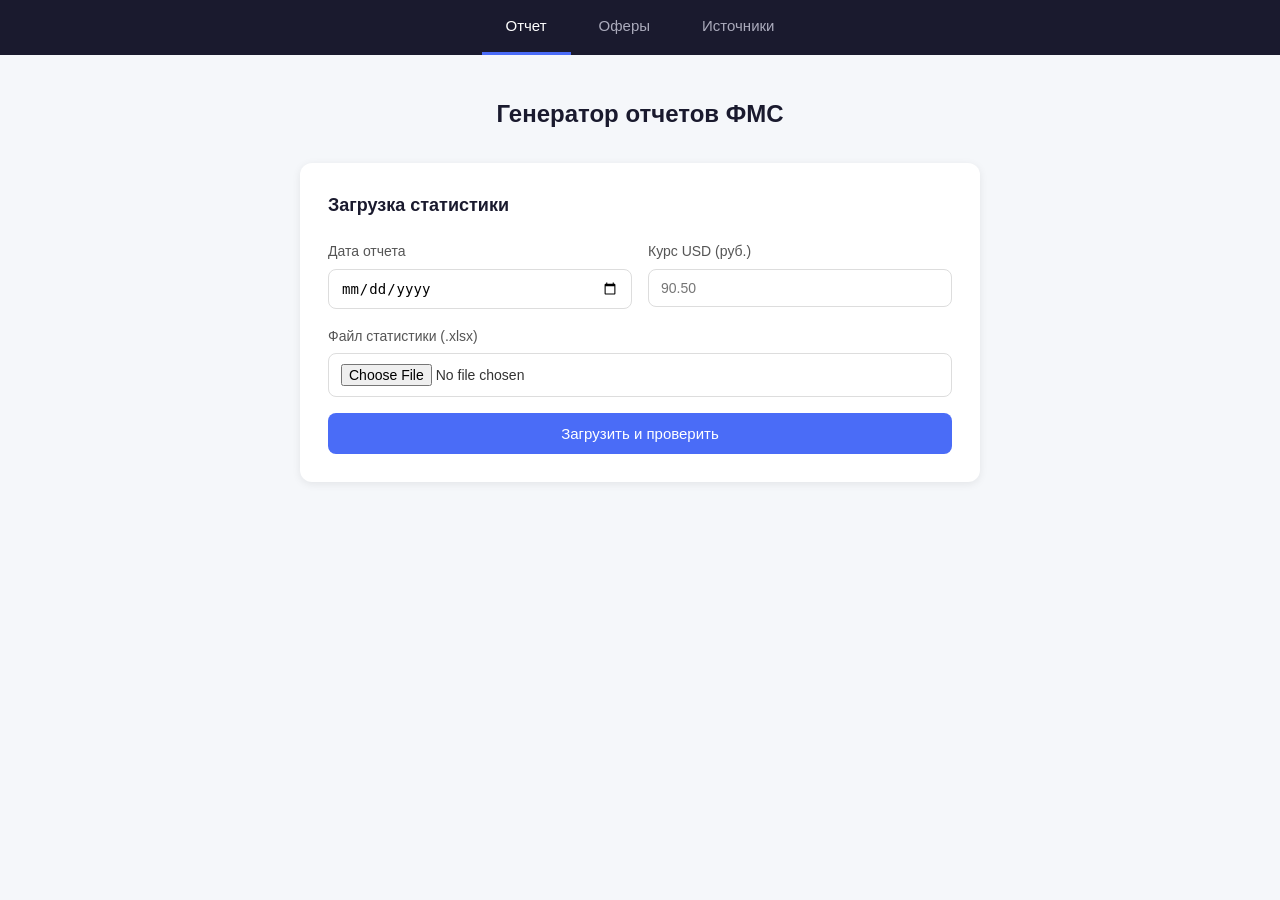
==== FMS_Cost/index.html @ 6953d4c2 "Rewrite FMS_Cost to pure client-side JS for GitHub Pages Replace Python/Flask backend with browser-o" ====
<!DOCTYPE html>
<html lang="ru">
<head>
    <meta charset="UTF-8">
    <meta name="viewport" content="width=device-width, initial-scale=1.0">
    <title>Генератор отчетов ФМС</title>
    <link rel="stylesheet" href="style.css">
    <script src="https://cdn.sheetjs.com/xlsx-latest/package/dist/xlsx.full.min.js"></script>
    <script src="app.js"></script>
</head>
<body>
    <nav class="nav">
        <a href="index.html" class="nav-link active">Отчет</a>
        <a href="offers.html" class="nav-link">Оферы</a>
        <a href="sources.html" class="nav-link">Источники</a>
    </nav>

    <div class="container">
        <h1>Генератор отчетов ФМС</h1>

        <!-- Upload section -->
        <div class="card">
            <h2>Загрузка статистики</h2>
            <div class="form-row">
                <div class="form-group">
                    <label for="report-date">Дата отчета</label>
                    <input type="date" id="report-date" required>
                </div>
                <div class="form-group">
                    <label for="exchange-rate">Курс USD (руб.)</label>
                    <input type="number" id="exchange-rate" step="0.01" min="0.01" placeholder="90.50" required>
                </div>
            </div>
            <div class="form-group" style="margin-bottom: 16px;">
                <label for="stats-file">Файл статистики (.xlsx)</label>
                <input type="file" id="stats-file" accept=".xlsx" required>
            </div>
            <button class="btn btn-primary" id="btn-upload" onclick="uploadFile()">
                Загрузить и проверить
            </button>
            <div id="upload-status"></div>
        </div>

        <!-- Resolution section (hidden by default) -->
        <div class="card hidden" id="resolution-card">
            <h2>Сопоставление ID</h2>
            <div id="match-info"></div>

            <div id="unmatched-offers-section" class="resolution-section hidden">
                <h3>Не найдены оферы</h3>
                <table class="resolution-table">
                    <thead>
                        <tr>
                            <th>Название в файле</th>
                            <th>ID офера</th>
                        </tr>
                    </thead>
                    <tbody id="unmatched-offers-body"></tbody>
                </table>
            </div>

            <div id="unmatched-sources-section" class="resolution-section hidden">
                <h3>Не найдены источники</h3>
                <table class="resolution-table">
                    <thead>
                        <tr>
                            <th>Название в файле</th>
                            <th>ID источника</th>
                        </tr>
                    </thead>
                    <tbody id="unmatched-sources-body"></tbody>
                </table>
            </div>

            <button class="btn btn-confirm hidden" id="btn-confirm" onclick="confirmIds()">
                Подтвердить ID
            </button>
        </div>

        <!-- Download section (hidden by default) -->
        <div class="card hidden" id="download-card">
            <h2>Отчет готов</h2>
            <p class="match-summary" id="report-summary"></p>
            <button class="btn btn-success" onclick="downloadReport()">
                Скачать отчет
            </button>
        </div>
    </div>

    <script>
        // State
        let state = {
            statsRows: [],
            offerIds: {},
            sourceIds: {},
            manualOfferIds: {},
            manualSourceIds: {},
            unmatchedOffers: [],
            unmatchedSources: [],
            date: '',
            exchangeRate: 0,
        };

        // Init reference data on page load
        initReferenceData();

        async function uploadFile() {
            const dateInput = document.getElementById('report-date');
            const rateInput = document.getElementById('exchange-rate');
            const fileInput = document.getElementById('stats-file');
            const btn = document.getElementById('btn-upload');

            // Validate
            if (!dateInput.value) {
                showStatus('upload-status', 'Укажите дату отчета', 'error');
                return;
            }
            if (!rateInput.value || parseFloat(rateInput.value) <= 0) {
                showStatus('upload-status', 'Укажите корректный курс доллара', 'error');
                return;
            }
            if (!fileInput.files[0]) {
                showStatus('upload-status', 'Выберите файл статистики', 'error');
                return;
            }

            // Update UI
            btn.disabled = true;
            btn.innerHTML = '<span class="spinner"></span>Обработка...';
            clearStatus('upload-status');

            // Hide previous results
            document.getElementById('resolution-card').classList.add('hidden');
            document.getElementById('download-card').classList.add('hidden');

            try {
                // Read file
                const file = fileInput.files[0];
                const arrayBuffer = await file.arrayBuffer();

                // Parse stats
                const result = parseStatsFile(arrayBuffer);
                if (result.error) {
                    showStatus('upload-status', result.error, 'error');
                    return;
                }

                // Build reference dicts
                const offers = getOffers() || [];
                const sources = getSources() || [];
                const offersDict = buildOffersDict(offers);
                const sourcesDict = buildSourcesDict(sources);

                // Match
                const uniqueOffers = [...new Set(result.statsRows.map(r => r.offer_name))].sort();
                const uniqueSources = [...new Set(result.statsRows.map(r => r.source_name))].sort();

                const matchedOffers = {};
                const unmatchedOffers = [];
                for (const name of uniqueOffers) {
                    const id = matchOffer(name, offersDict);
                    if (id !== null) {
                        matchedOffers[name] = id;
                    } else {
                        unmatchedOffers.push(name);
                    }
                }

                const matchedSources = {};
                const unmatchedSources = [];
                for (const name of uniqueSources) {
                    const id = matchSource(name, sourcesDict);
                    if (id !== null) {
                        matchedSources[name] = id;
                    } else {
                        unmatchedSources.push(name);
                    }
                }

                // Save state
                state.statsRows = result.statsRows;
                state.offerIds = matchedOffers;
                state.sourceIds = matchedSources;
                state.unmatchedOffers = unmatchedOffers;
                state.unmatchedSources = unmatchedSources;
                state.date = dateInput.value;
                state.exchangeRate = parseFloat(rateInput.value);

                const totalOffers = Object.keys(matchedOffers).length + unmatchedOffers.length;
                const totalSources = Object.keys(matchedSources).length + unmatchedSources.length;

                // Show resolution card
                const resCard = document.getElementById('resolution-card');
                resCard.classList.remove('hidden');

                document.getElementById('match-info').innerHTML = `
                    <p class="match-summary">Оферы: найдено ${Object.keys(matchedOffers).length} из ${totalOffers}</p>
                    <p class="match-summary">Источники: найдено ${Object.keys(matchedSources).length} из ${totalSources}</p>
                    <p class="match-summary">Строк данных: ${result.statsRows.length}</p>
                `;

                const hasUnmatched = unmatchedOffers.length > 0 || unmatchedSources.length > 0;

                // Render unmatched offers
                if (unmatchedOffers.length > 0) {
                    document.getElementById('unmatched-offers-section').classList.remove('hidden');
                    document.getElementById('unmatched-offers-body').innerHTML = unmatchedOffers.map(name => `
                        <tr>
                            <td>${escapeHtml(name)}</td>
                            <td><input type="number" class="offer-id-input" data-name="${escapeAttr(name)}" placeholder="ID"></td>
                        </tr>
                    `).join('');
                } else {
                    document.getElementById('unmatched-offers-section').classList.add('hidden');
                }

                // Render unmatched sources
                if (unmatchedSources.length > 0) {
                    document.getElementById('unmatched-sources-section').classList.remove('hidden');
                    document.getElementById('unmatched-sources-body').innerHTML = unmatchedSources.map(name => `
                        <tr>
                            <td>${escapeHtml(name)}</td>
                            <td><input type="number" class="source-id-input" data-name="${escapeAttr(name)}" placeholder="ID"></td>
                        </tr>
                    `).join('');
                } else {
                    document.getElementById('unmatched-sources-section').classList.add('hidden');
                }

                if (hasUnmatched) {
                    document.getElementById('btn-confirm').classList.remove('hidden');
                    document.getElementById('download-card').classList.add('hidden');
                    showStatus('upload-status', 'Заполните недостающие ID и нажмите "Подтвердить"', 'info');
                } else {
                    document.getElementById('btn-confirm').classList.add('hidden');
                    showDownload();
                    showStatus('upload-status', 'Все ID найдены автоматически', 'success');
                }

            } catch (err) {
                showStatus('upload-status', 'Ошибка: ' + err.message, 'error');
            } finally {
                btn.disabled = false;
                btn.textContent = 'Загрузить и проверить';
            }
        }

        function confirmIds() {
            state.manualOfferIds = {};
            state.manualSourceIds = {};

            // Read manual offer IDs
            const offerInputs = document.querySelectorAll('.offer-id-input');
            for (const input of offerInputs) {
                const val = input.value.trim();
                if (!val) {
                    showStatus('upload-status', `Укажите ID для офера: ${input.dataset.name}`, 'error');
                    input.focus();
                    return;
                }
                const id = parseInt(val);
                state.offerIds[input.dataset.name] = id;
                state.manualOfferIds[input.dataset.name] = id;
            }

            // Read manual source IDs
            const sourceInputs = document.querySelectorAll('.source-id-input');
            for (const input of sourceInputs) {
                const val = input.value.trim();
                if (!val) {
                    showStatus('upload-status', `Укажите ID для источника: ${input.dataset.name}`, 'error');
                    input.focus();
                    return;
                }
                const id = parseInt(val);
                state.sourceIds[input.dataset.name] = id;
                state.manualSourceIds[input.dataset.name] = id;
            }

            // Save learned mappings
            if (Object.keys(state.manualOfferIds).length > 0) {
                saveOfferMappings(state.manualOfferIds);
                // Also add to reference data (without platform suffix)
                for (const [name, id] of Object.entries(state.manualOfferIds)) {
                    addOffer(id, stripPlatformSuffix(name));
                }
            }
            if (Object.keys(state.manualSourceIds).length > 0) {
                saveSourceMappings(state.manualSourceIds);
                for (const [name, id] of Object.entries(state.manualSourceIds)) {
                    addSource(id, name);
                }
            }

            showDownload();
            showStatus('upload-status', 'Все ID заполнены и сохранены', 'success');
        }

        function showDownload() {
            const card = document.getElementById('download-card');
            card.classList.remove('hidden');
            document.getElementById('report-summary').textContent =
                `${state.statsRows.length} строк, дата: ${state.date}, курс: ${state.exchangeRate} руб./USD`;
        }

        function downloadReport() {
            generateReport(state.date, state.exchangeRate, state.statsRows, state.offerIds, state.sourceIds);
        }
    </script>
</body>
</html>
---- FMS_Cost/style.css ----
* {
    margin: 0;
    padding: 0;
    box-sizing: border-box;
}

body {
    font-family: -apple-system, BlinkMacSystemFont, "Segoe UI", Roboto, sans-serif;
    background: #f5f7fa;
    color: #333;
    line-height: 1.6;
}

/* Navigation */
.nav {
    background: #1a1a2e;
    padding: 0 20px;
    display: flex;
    justify-content: center;
    gap: 4px;
}

.nav-link {
    color: #aab;
    text-decoration: none;
    padding: 14px 24px;
    font-size: 15px;
    font-weight: 500;
    transition: color 0.2s, border-color 0.2s;
    border-bottom: 3px solid transparent;
}

.nav-link:hover {
    color: #fff;
}

.nav-link.active {
    color: #fff;
    border-bottom-color: #4a6cf7;
}

.container {
    max-width: 720px;
    margin: 40px auto;
    padding: 0 20px;
}

h1 {
    text-align: center;
    margin-bottom: 30px;
    color: #1a1a2e;
    font-size: 24px;
}

.card {
    background: #fff;
    border-radius: 12px;
    padding: 28px;
    margin-bottom: 20px;
    box-shadow: 0 2px 8px rgba(0, 0, 0, 0.08);
}

.card h2 {
    font-size: 18px;
    margin-bottom: 20px;
    color: #1a1a2e;
}

.form-row {
    display: flex;
    gap: 16px;
    margin-bottom: 16px;
}

.form-group {
    flex: 1;
    display: flex;
    flex-direction: column;
}

.form-group label {
    font-size: 14px;
    font-weight: 500;
    margin-bottom: 6px;
    color: #555;
}

.form-group input[type="date"],
.form-group input[type="number"],
.form-group input[type="file"] {
    padding: 10px 12px;
    border: 1px solid #ddd;
    border-radius: 8px;
    font-size: 14px;
    transition: border-color 0.2s;
}

.form-group input:focus {
    outline: none;
    border-color: #4a6cf7;
}

.btn {
    display: inline-block;
    padding: 12px 24px;
    border: none;
    border-radius: 8px;
    font-size: 15px;
    font-weight: 500;
    cursor: pointer;
    transition: background 0.2s, transform 0.1s;
    width: 100%;
    text-align: center;
}

.btn:active {
    transform: scale(0.98);
}

.btn-primary {
    background: #4a6cf7;
    color: #fff;
}

.btn-primary:hover {
    background: #3a5ce5;
}

.btn-primary:disabled {
    background: #a0b0e0;
    cursor: not-allowed;
}

.btn-success {
    background: #22c55e;
    color: #fff;
}

.btn-success:hover {
    background: #16a34a;
}

.btn-confirm {
    background: #f59e0b;
    color: #fff;
}

.btn-confirm:hover {
    background: #d97706;
}

.hidden {
    display: none;
}

/* Error / Resolution section */
.resolution-section {
    margin-top: 16px;
}

.resolution-section h3 {
    font-size: 15px;
    color: #dc2626;
    margin-bottom: 12px;
}

.resolution-table {
    width: 100%;
    border-collapse: collapse;
    margin-bottom: 16px;
}

.resolution-table th {
    text-align: left;
    font-size: 13px;
    color: #777;
    padding: 8px 12px;
    border-bottom: 2px solid #eee;
}

.resolution-table td {
    padding: 8px 12px;
    border-bottom: 1px solid #f0f0f0;
    font-size: 14px;
}

.resolution-table input {
    width: 100px;
    padding: 6px 10px;
    border: 1px solid #ddd;
    border-radius: 6px;
    font-size: 14px;
}

.resolution-table input:focus {
    outline: none;
    border-color: #4a6cf7;
}

/* Matched items summary */
.match-summary {
    font-size: 14px;
    color: #22c55e;
    margin-bottom: 12px;
}

.match-summary.warn {
    color: #f59e0b;
}

/* Status messages */
.status {
    text-align: center;
    padding: 12px;
    border-radius: 8px;
    margin-top: 12px;
    font-size: 14px;
}

.status-error {
    background: #fef2f2;
    color: #dc2626;
}

.status-success {
    background: #f0fdf4;
    color: #16a34a;
}

.status-info {
    background: #eff6ff;
    color: #2563eb;
}

/* Spinner */
.spinner {
    display: inline-block;
    width: 18px;
    height: 18px;
    border: 2px solid #fff;
    border-top-color: transparent;
    border-radius: 50%;
    animation: spin 0.6s linear infinite;
    vertical-align: middle;
    margin-right: 8px;
}

@keyframes spin {
    to { transform: rotate(360deg); }
}

/* Reference table */
.ref-table {
    width: 100%;
    border-collapse: collapse;
}

.ref-table th {
    text-align: left;
    font-size: 13px;
    color: #777;
    padding: 10px 12px;
    border-bottom: 2px solid #eee;
}

.ref-table td {
    padding: 10px 12px;
    border-bottom: 1px solid #f0f0f0;
    font-size: 14px;
}

.ref-table tr:hover {
    background: #f8f9fb;
}

.btn-delete {
    background: none;
    border: 1px solid #e5e5e5;
    color: #dc2626;
    padding: 4px 12px;
    border-radius: 6px;
    font-size: 13px;
    cursor: pointer;
    transition: background 0.2s;
}

.btn-delete:hover {
    background: #fef2f2;
}

/* Text input in forms */
.form-group input[type="text"] {
    padding: 10px 12px;
    border: 1px solid #ddd;
    border-radius: 8px;
    font-size: 14px;
    transition: border-color 0.2s;
}

.form-group input[type="text"]:focus {
    outline: none;
    border-color: #4a6cf7;
}
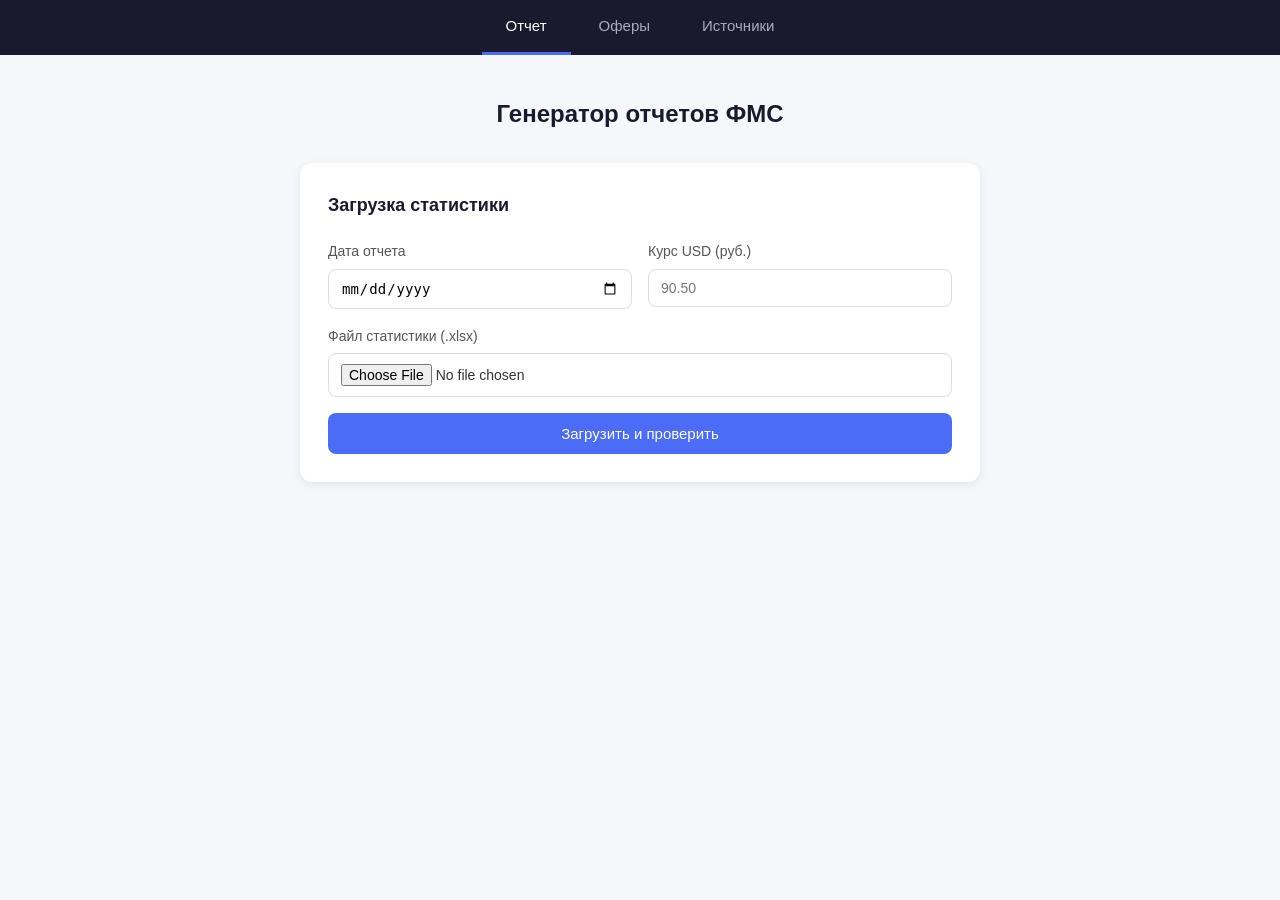
==== commit 19c404a7: "Apply all CodeRabbit review fixes app.js: - Add try-catch to getOffers/getSources/getLearnedMappings" ====
--- a/FMS_Cost/index.html
+++ b/FMS_Cost/index.html
@@ -102,7 +102,7 @@
         };
 
         // Init reference data on page load
-        initReferenceData();
+        initReferenceData().catch(err => console.error('Ошибка инициализации:', err));
 
         async function uploadFile() {
             const dateInput = document.getElementById('report-date');
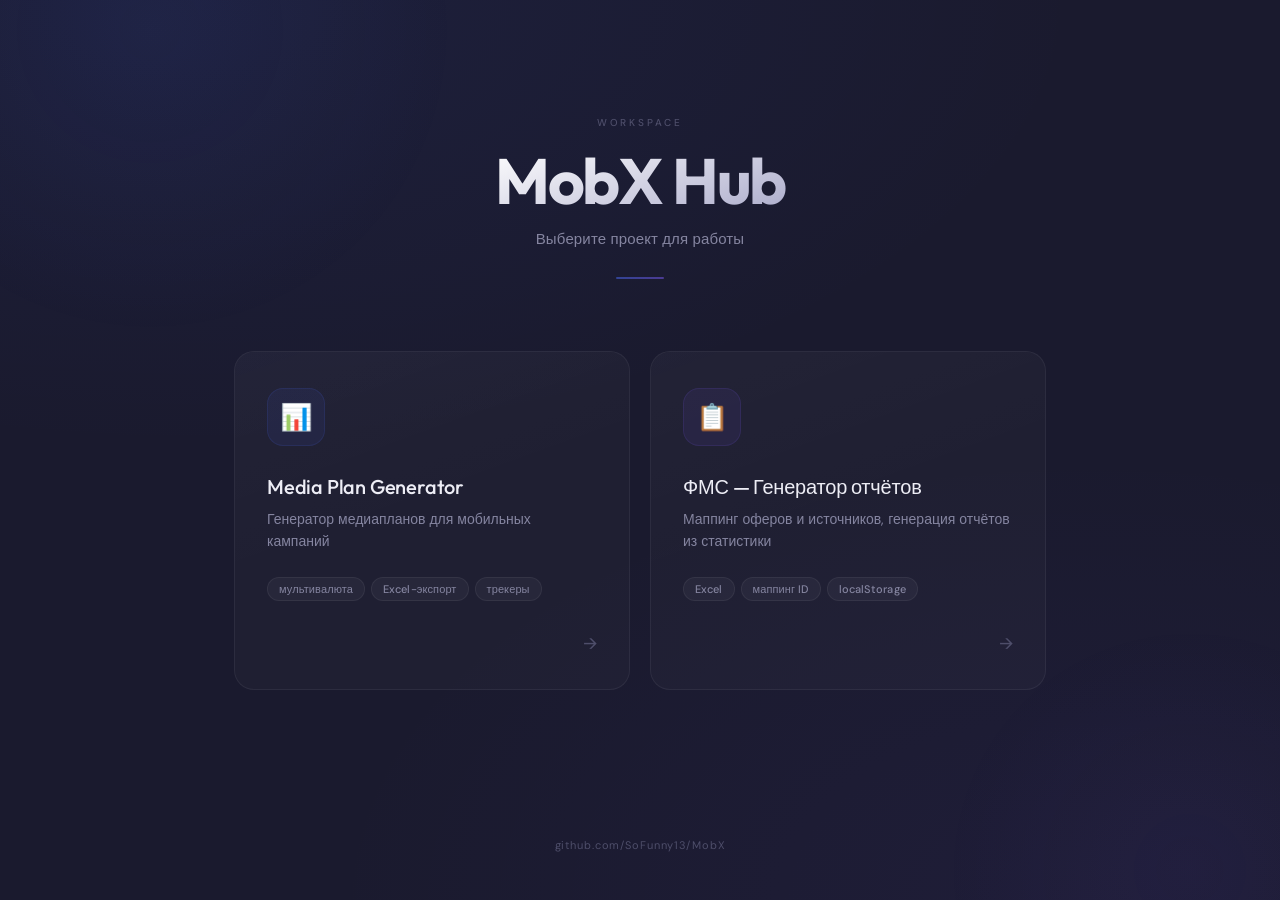
==== commit 76b2ccbc: "Add hub-only access guard via sessionStorage Direct URLs to MobX_MP/ and FMS_Cost/ now redirect to t" ====
--- a/FMS_Cost/index.html
+++ b/FMS_Cost/index.html
@@ -4,6 +4,7 @@
     <meta charset="UTF-8">
     <meta name="viewport" content="width=device-width, initial-scale=1.0">
     <title>Генератор отчетов ФМС</title>
+    <script>if(!sessionStorage.getItem('mobx_hub_access'))window.location.replace('../');</script>
     <link rel="stylesheet" href="style.css">
     <script src="https://cdn.sheetjs.com/xlsx-latest/package/dist/xlsx.full.min.js"></script>
     <script src="app.js"></script>
